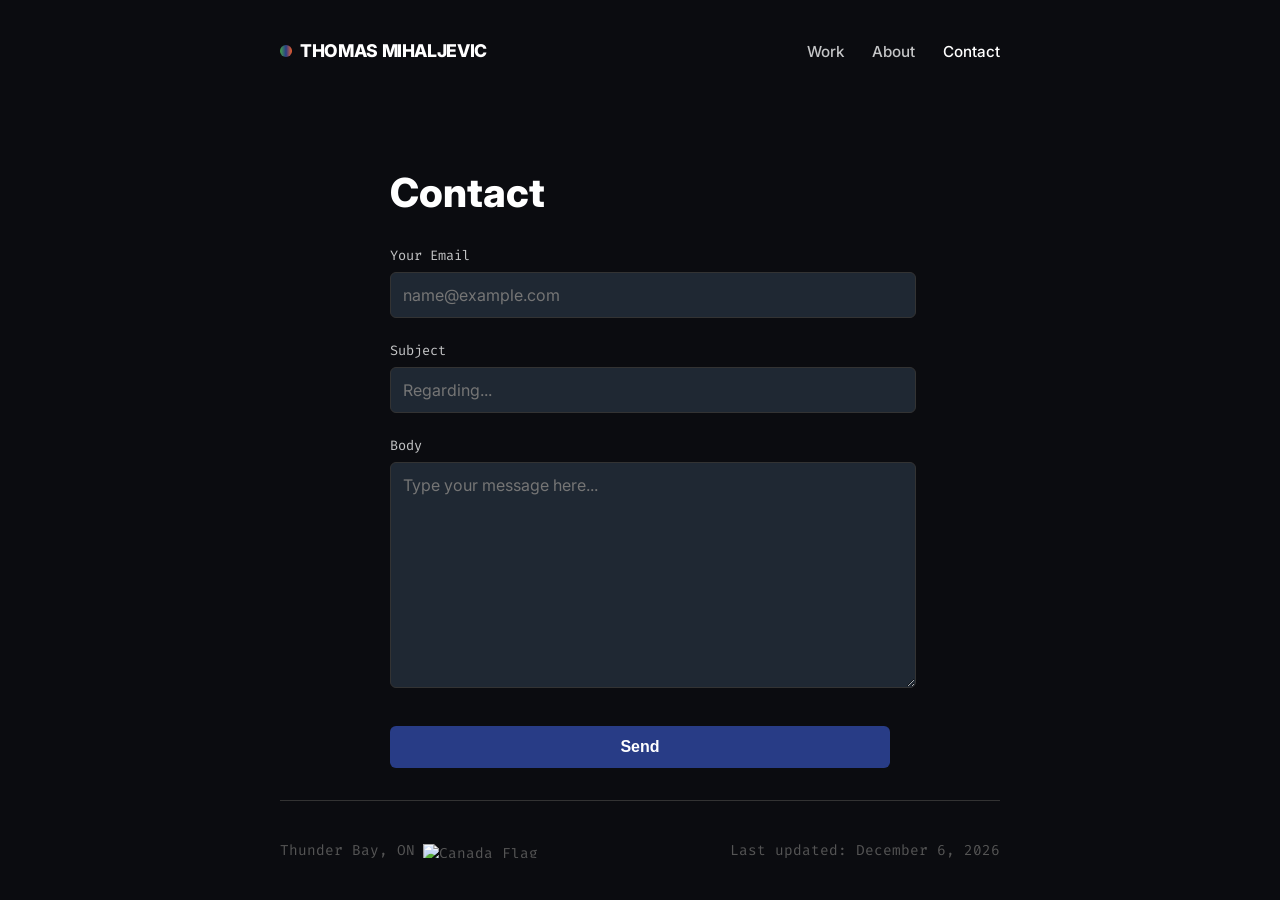
==== contact/index.html @ e927b4a8 "Create index.html" ====
<!DOCTYPE html>
<html lang="en">
<head>
    <meta charset="UTF-8">
    <meta name="viewport" content="width=device-width, initial-scale=1.0">
    <title>Contact | Thomas Mihaljevic</title>
    
    <link rel="icon" href="data:image/svg+xml,<svg xmlns='http://www.w3.org/2000/svg' viewBox='0 0 100 100'><defs><linearGradient id='g' x1='0%25' y1='0%25' x2='100%25' y2='100%25'><stop offset='0%25' stop-color='%2345a247'/><stop offset='50%25' stop-color='%23283c86'/><stop offset='100%25' stop-color='%23f15f2a'/></linearGradient></defs><circle cx='50' cy='50' r='50' fill='url(%23g)'/></svg>" type="image/svg+xml">
    
    <link rel="preconnect" href="https://fonts.googleapis.com">
    <link rel="preconnect" href="https://fonts.gstatic.com" crossorigin>
    <link href="https://fonts.googleapis.com/css2?family=Inter:wght@400;600;800&family=Fira+Code:wght@400;500&display=swap" rel="stylesheet">

    <style>
        :root {
            --bg-color: #0b0c10;
            --surface-color: #1f2833;
            --text-primary: #ffffff;
            --text-secondary: #c5c6c7;
            --border-color: #333;
            --accent-green: #45a247;
            --accent-blue: #283c86;
            --main-gradient: linear-gradient(90deg, #45a247 0%, #283c86 50%, #f15f2a 100%);
        }

        body {
            background-color: var(--bg-color);
            color: var(--text-primary);
            font-family: 'Inter', sans-serif;
            margin: 0;
            padding: 0;
            height: 100vh;
            display: flex;
            flex-direction: column;
        }

        .container {
            max-width: 720px;
            margin: 0 auto;
            padding: 0 24px;
            width: 100%;
            flex-grow: 1;
            display: flex;
            flex-direction: column;
        }

        /* Header */
        header {
            display: flex;
            justify-content: space-between;
            align-items: center;
            padding: 40px 0;
            margin-bottom: 40px;
        }

        .logo-link {
            text-decoration: none;
            color: inherit;
            display: flex;
            align-items: center;
            gap: 8px;
            font-weight: 800;
            font-size: 1.1rem;
            letter-spacing: -0.02em;
            transition: opacity 0.2s;
        }
        .logo-link:hover { opacity: 0.8; }

        .logo-dot { width: 12px; height: 12px; border-radius: 50%; background: var(--main-gradient); }

        nav a {
            color: var(--text-secondary);
            text-decoration: none;
            margin-left: 24px;
            font-size: 0.95rem;
            font-weight: 500;
            transition: color 0.2s;
        }
        nav a:hover, nav a.active { color: #fff; }

        /* Form Styling */
        .contact-content {
            max-width: 500px;
            margin: 0 auto;
            width: 100%;
        }

        h1 { font-size: 2.5rem; margin-bottom: 30px; font-weight: 800; }

        .form-group { margin-bottom: 24px; }

        label {
            display: block;
            margin-bottom: 8px;
            font-family: 'Fira Code', monospace;
            font-size: 0.85rem;
            color: var(--text-secondary);
        }

        input, textarea {
            width: 100%;
            padding: 12px;
            background: var(--surface-color);
            border: 1px solid var(--border-color);
            border-radius: 6px;
            color: #fff;
            font-family: 'Inter', sans-serif;
            font-size: 1rem;
            transition: border-color 0.2s;
        }

        input:focus, textarea:focus {
            outline: none;
            border-color: var(--accent-green);
        }

        textarea { height: 200px; resize: vertical; }

        .submit-btn {
            background: var(--accent-blue);
            color: white;
            border: none;
            padding: 12px 24px;
            border-radius: 6px;
            font-size: 1rem;
            font-weight: 600;
            cursor: pointer;
            transition: opacity 0.2s;
            width: 100%;
            margin-top: 10px;
        }

        .submit-btn:hover { opacity: 0.9; }

        /* Footer */
        footer {
            margin-top: auto;
            padding: 40px 0;
            border-top: 1px solid var(--border-color);
            display: flex;
            justify-content: space-between;
            color: #555;
            font-size: 0.9rem;
            font-family: 'Fira Code', monospace;
        }

        @media (max-width: 600px) { 
            header { flex-direction: column; gap: 20px; }
            footer { flex-direction: column; gap: 15px; } 
        }
    </style>
</head>
<body>

    <div class="container">
        <header>
            <a href="/" class="logo-link">
                <div class="logo-dot"></div>
                THOMAS MIHALJEVIC
            </a>
            <nav>
                <a href="/#work">Work</a>
                <a href="/#manifesto">About</a>
                <a href="/contact/" class="active">Contact</a>
            </nav>
        </header>

        <div class="contact-content">
            <h1>Contact</h1>

            <form action="https://formspree.io/f/mojnnqry" method="POST">
                
                <div class="form-group">
                    <label>Your Email</label>
                    <input type="email" name="_replyto" required placeholder="name@example.com">
                </div>

                <div class="form-group">
                    <label>Subject</label>
                    <input type="text" name="subject" required placeholder="Regarding...">
                </div>

                <div class="form-group">
                    <label>Body</label>
                    <textarea name="message" required placeholder="Type your message here..."></textarea>
                </div>

                <button type="submit" class="submit-btn">Send</button>
            </form>
        </div>

        <footer>
            <span style="display: flex; align-items: center; gap: 8px;">
                Thunder Bay, ON 
                <img src="https://flagcdn.com/ca.svg" alt="Canada Flag" style="height: 14px;">
            </span>
            <span id="last-updated"></span>
        </footer>
    </div>

    <script>
        const date = new Date(document.lastModified);
        const options = { year: 'numeric', month: 'long', day: 'numeric' };
        document.getElementById('last-updated').textContent = "Last updated: " + date.toLocaleDateString('en-CA', options);
    </script>

</body>
</html>
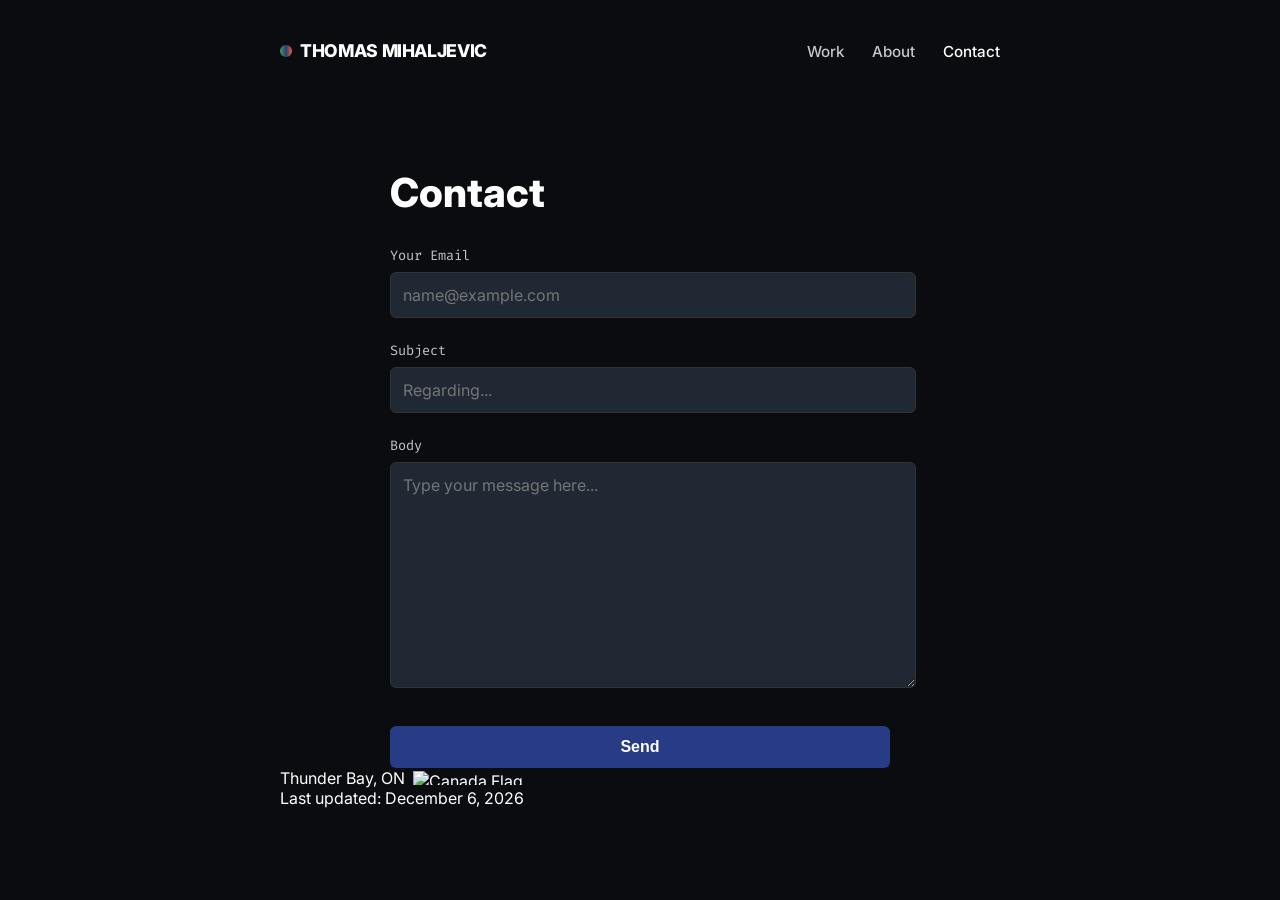
==== commit 10aa54bb: "Update index.html" ====
--- a/contact/index.html
+++ b/contact/index.html
@@ -133,21 +133,30 @@
         .submit-btn:hover { opacity: 0.9; }
 
         /* Footer */
-        footer {
-            margin-top: auto;
-            padding: 40px 0;
-            border-top: 1px solid var(--border-color);
-            display: flex;
-            justify-content: space-between;
-            color: #555;
-            font-size: 0.9rem;
-            font-family: 'Fira Code', monospace;
-        }
-
-        @media (max-width: 600px) { 
-            header { flex-direction: column; gap: 20px; }
-            footer { flex-direction: column; gap: 15px; } 
-        }
+        <footer>
+    <span style="display: flex; align-items: center; gap: 8px;">
+        Thunder Bay, ON 
+        <img src="https://flagcdn.com/ca.svg" alt="Canada Flag" style="height: 14px;">
+    </span>
+
+    <span class="footer-social">
+        <a href="https://linkedin.com/in/YOUR_HANDLE" target="_blank" class="footer-social-link">
+            <svg xmlns="http://www.w3.org/2000/svg" width="15" height="15" viewBox="0 0 24 24" fill="currentColor">
+                <path d="M20.447 20.452h-3.554v-5.569c0-1.328-.027-3.037-1.852-3.037-1.853 0-2.136 1.445-2.136 2.939v5.667H9.351V9h3.414v1.561h.046c.477-.9 1.637-1.85 3.37-1.85 3.601 0 4.267 2.37 4.267 5.455v6.286zM5.337 7.433a2.062 2.062 0 0 1-2.063-2.065 2.064 2.064 0 1 1 2.063 2.065zm1.782 13.019H3.555V9h3.564v11.452zM22.225 0H1.771C.792 0 0 .774 0 1.729v20.542C0 23.227.792 24 1.771 24h20.451C23.2 24 24 23.227 24 22.271V1.729C24 .774 23.2 0 22.222 0h.003z"/>
+            </svg>
+            LinkedIn
+        </a>
+        <a href="https://github.com/thomasmihaljevic27" target="_blank" class="footer-social-link">
+            <svg xmlns="http://www.w3.org/2000/svg" width="15" height="15" viewBox="0 0 24 24" fill="currentColor">
+                <path d="M12 .297c-6.63 0-12 5.373-12 12 0 5.303 3.438 9.8 8.205 11.385.6.113.82-.258.82-.577 0-.285-.01-1.04-.015-2.04-3.338.724-4.042-1.61-4.042-1.61C4.422 18.07 3.633 17.7 3.633 17.7c-1.087-.744.084-.729.084-.729 1.205.084 1.838 1.236 1.838 1.236 1.07 1.835 2.809 1.305 3.495.998.108-.776.417-1.305.76-1.605-2.665-.3-5.466-1.332-5.466-5.93 0-1.31.465-2.38 1.235-3.22-.135-.303-.54-1.523.105-3.176 0 0 1.005-.322 3.3 1.23.96-.267 1.98-.399 3-.405 1.02.006 2.04.138 3 .405 2.28-1.552 3.285-1.23 3.285-1.23.645 1.653.24 2.873.12 3.176.765.84 1.23 1.91 1.23 3.22 0 4.61-2.805 5.625-5.475 5.92.42.36.81 1.096.81 2.22 0 1.606-.015 2.896-.015 3.286 0 .315.21.69.825.57C20.565 22.092 24 17.592 24 12.297c0-6.627-5.373-12-12-12"/>
+            </svg>
+            GitHub
+        </a>
+    </span>
+
+    <span id="last-updated"></span>
+</footer>
+
     </style>
 </head>
 <body>
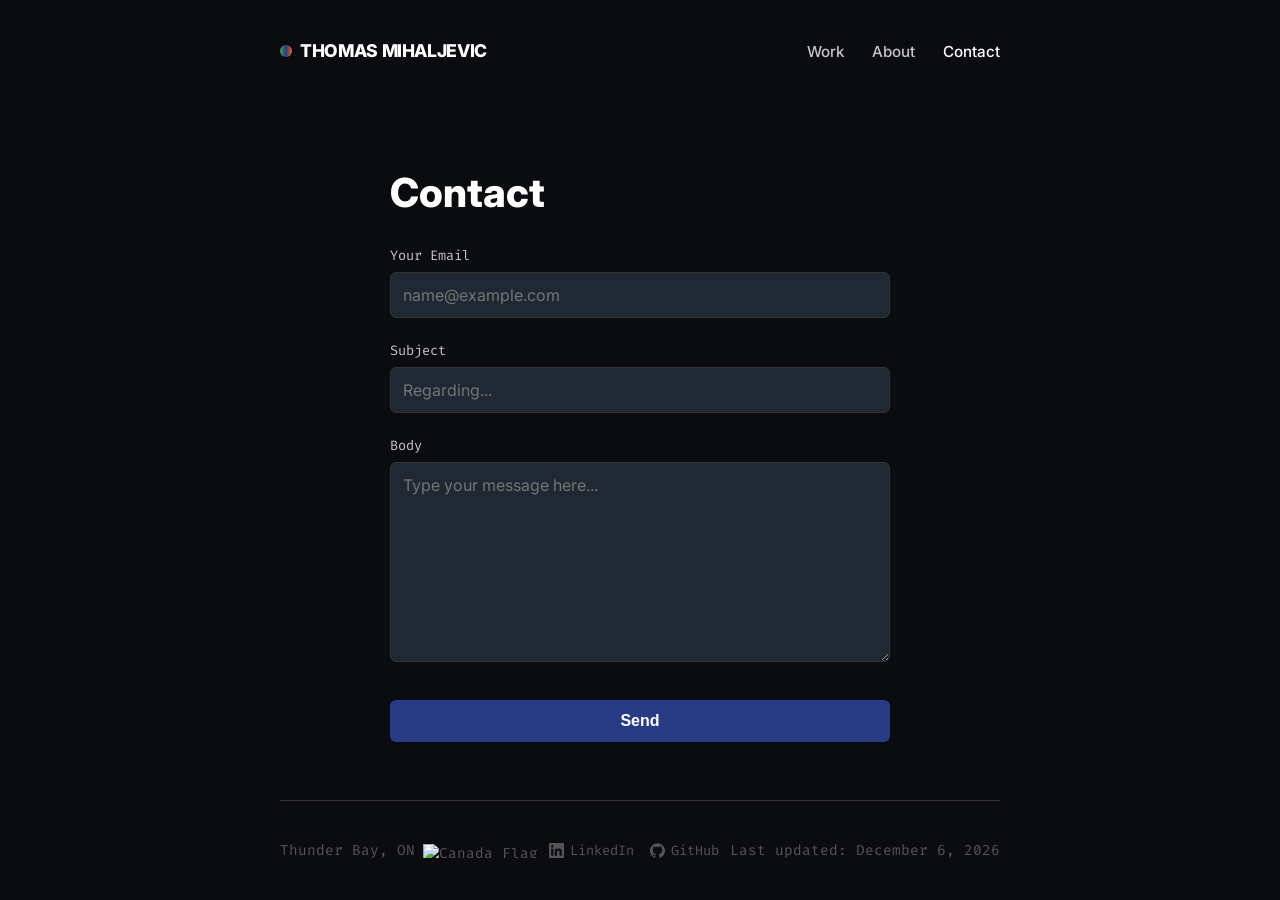
==== commit 1ce8f6f9: "Update index.html" ====
--- a/contact/index.html
+++ b/contact/index.html
@@ -78,7 +78,7 @@
         }
         nav a:hover, nav a.active { color: #fff; }
 
-        /* Form Styling */
+        /* Form */
         .contact-content {
             max-width: 500px;
             margin: 0 auto;
@@ -107,6 +107,7 @@
             font-family: 'Inter', sans-serif;
             font-size: 1rem;
             transition: border-color 0.2s;
+            box-sizing: border-box;
         }
 
         input:focus, textarea:focus {
@@ -129,34 +130,44 @@
             width: 100%;
             margin-top: 10px;
         }
-
         .submit-btn:hover { opacity: 0.9; }
 
         /* Footer */
-        <footer>
-    <span style="display: flex; align-items: center; gap: 8px;">
-        Thunder Bay, ON 
-        <img src="https://flagcdn.com/ca.svg" alt="Canada Flag" style="height: 14px;">
-    </span>
-
-    <span class="footer-social">
-        <a href="https://linkedin.com/in/YOUR_HANDLE" target="_blank" class="footer-social-link">
-            <svg xmlns="http://www.w3.org/2000/svg" width="15" height="15" viewBox="0 0 24 24" fill="currentColor">
-                <path d="M20.447 20.452h-3.554v-5.569c0-1.328-.027-3.037-1.852-3.037-1.853 0-2.136 1.445-2.136 2.939v5.667H9.351V9h3.414v1.561h.046c.477-.9 1.637-1.85 3.37-1.85 3.601 0 4.267 2.37 4.267 5.455v6.286zM5.337 7.433a2.062 2.062 0 0 1-2.063-2.065 2.064 2.064 0 1 1 2.063 2.065zm1.782 13.019H3.555V9h3.564v11.452zM22.225 0H1.771C.792 0 0 .774 0 1.729v20.542C0 23.227.792 24 1.771 24h20.451C23.2 24 24 23.227 24 22.271V1.729C24 .774 23.2 0 22.222 0h.003z"/>
-            </svg>
-            LinkedIn
-        </a>
-        <a href="https://github.com/thomasmihaljevic27" target="_blank" class="footer-social-link">
-            <svg xmlns="http://www.w3.org/2000/svg" width="15" height="15" viewBox="0 0 24 24" fill="currentColor">
-                <path d="M12 .297c-6.63 0-12 5.373-12 12 0 5.303 3.438 9.8 8.205 11.385.6.113.82-.258.82-.577 0-.285-.01-1.04-.015-2.04-3.338.724-4.042-1.61-4.042-1.61C4.422 18.07 3.633 17.7 3.633 17.7c-1.087-.744.084-.729.084-.729 1.205.084 1.838 1.236 1.838 1.236 1.07 1.835 2.809 1.305 3.495.998.108-.776.417-1.305.76-1.605-2.665-.3-5.466-1.332-5.466-5.93 0-1.31.465-2.38 1.235-3.22-.135-.303-.54-1.523.105-3.176 0 0 1.005-.322 3.3 1.23.96-.267 1.98-.399 3-.405 1.02.006 2.04.138 3 .405 2.28-1.552 3.285-1.23 3.285-1.23.645 1.653.24 2.873.12 3.176.765.84 1.23 1.91 1.23 3.22 0 4.61-2.805 5.625-5.475 5.92.42.36.81 1.096.81 2.22 0 1.606-.015 2.896-.015 3.286 0 .315.21.69.825.57C20.565 22.092 24 17.592 24 12.297c0-6.627-5.373-12-12-12"/>
-            </svg>
-            GitHub
-        </a>
-    </span>
-
-    <span id="last-updated"></span>
-</footer>
-
+        footer {
+            margin-top: auto;
+            padding: 40px 0;
+            border-top: 1px solid var(--border-color);
+            display: flex;
+            justify-content: space-between;
+            align-items: center;
+            color: #555;
+            font-size: 0.9rem;
+            font-family: 'Fira Code', monospace;
+        }
+
+        .footer-social {
+            display: flex;
+            gap: 16px;
+            align-items: center;
+        }
+
+        .footer-social-link {
+            display: flex;
+            align-items: center;
+            gap: 6px;
+            color: #555;
+            text-decoration: none;
+            font-size: 0.85rem;
+            font-family: 'Fira Code', monospace;
+            transition: color 0.2s;
+        }
+        .footer-social-link:hover { color: var(--text-secondary); }
+
+        @media (max-width: 600px) { 
+            header { flex-direction: column; gap: 20px; }
+            footer { flex-direction: column; gap: 15px; }
+            .footer-social { gap: 12px; }
+        }
     </style>
 </head>
 <body>
@@ -169,7 +180,7 @@
             </a>
             <nav>
                 <a href="/#work">Work</a>
-                <a href="/#manifesto">About</a>
+                <a href="/#about">About</a>
                 <a href="/contact/" class="active">Contact</a>
             </nav>
         </header>
@@ -203,6 +214,22 @@
                 Thunder Bay, ON 
                 <img src="https://flagcdn.com/ca.svg" alt="Canada Flag" style="height: 14px;">
             </span>
+
+            <span class="footer-social">
+                <a href="https://linkedin.com/in/thomas-mihaljevic" target="_blank" class="footer-social-link">
+                    <svg xmlns="http://www.w3.org/2000/svg" width="15" height="15" viewBox="0 0 24 24" fill="currentColor">
+                        <path d="M20.447 20.452h-3.554v-5.569c0-1.328-.027-3.037-1.852-3.037-1.853 0-2.136 1.445-2.136 2.939v5.667H9.351V9h3.414v1.561h.046c.477-.9 1.637-1.85 3.37-1.85 3.601 0 4.267 2.37 4.267 5.455v6.286zM5.337 7.433a2.062 2.062 0 0 1-2.063-2.065 2.064 2.064 0 1 1 2.063 2.065zm1.782 13.019H3.555V9h3.564v11.452zM22.225 0H1.771C.792 0 0 .774 0 1.729v20.542C0 23.227.792 24 1.771 24h20.451C23.2 24 24 23.227 24 22.271V1.729C24 .774 23.2 0 22.222 0h.003z"/>
+                    </svg>
+                    LinkedIn
+                </a>
+                <a href="https://github.com/thomasmihaljevic27" target="_blank" class="footer-social-link">
+                    <svg xmlns="http://www.w3.org/2000/svg" width="15" height="15" viewBox="0 0 24 24" fill="currentColor">
+                        <path d="M12 .297c-6.63 0-12 5.373-12 12 0 5.303 3.438 9.8 8.205 11.385.6.113.82-.258.82-.577 0-.285-.01-1.04-.015-2.04-3.338.724-4.042-1.61-4.042-1.61C4.422 18.07 3.633 17.7 3.633 17.7c-1.087-.744.084-.729.084-.729 1.205.084 1.838 1.236 1.838 1.236 1.07 1.835 2.809 1.305 3.495.998.108-.776.417-1.305.76-1.605-2.665-.3-5.466-1.332-5.466-5.93 0-1.31.465-2.38 1.235-3.22-.135-.303-.54-1.523.105-3.176 0 0 1.005-.322 3.3 1.23.96-.267 1.98-.399 3-.405 1.02.006 2.04.138 3 .405 2.28-1.552 3.285-1.23 3.285-1.23.645 1.653.24 2.873.12 3.176.765.84 1.23 1.91 1.23 3.22 0 4.61-2.805 5.625-5.475 5.92.42.36.81 1.096.81 2.22 0 1.606-.015 2.896-.015 3.286 0 .315.21.69.825.57C20.565 22.092 24 17.592 24 12.297c0-6.627-5.373-12-12-12"/>
+                    </svg>
+                    GitHub
+                </a>
+            </span>
+
             <span id="last-updated"></span>
         </footer>
     </div>
